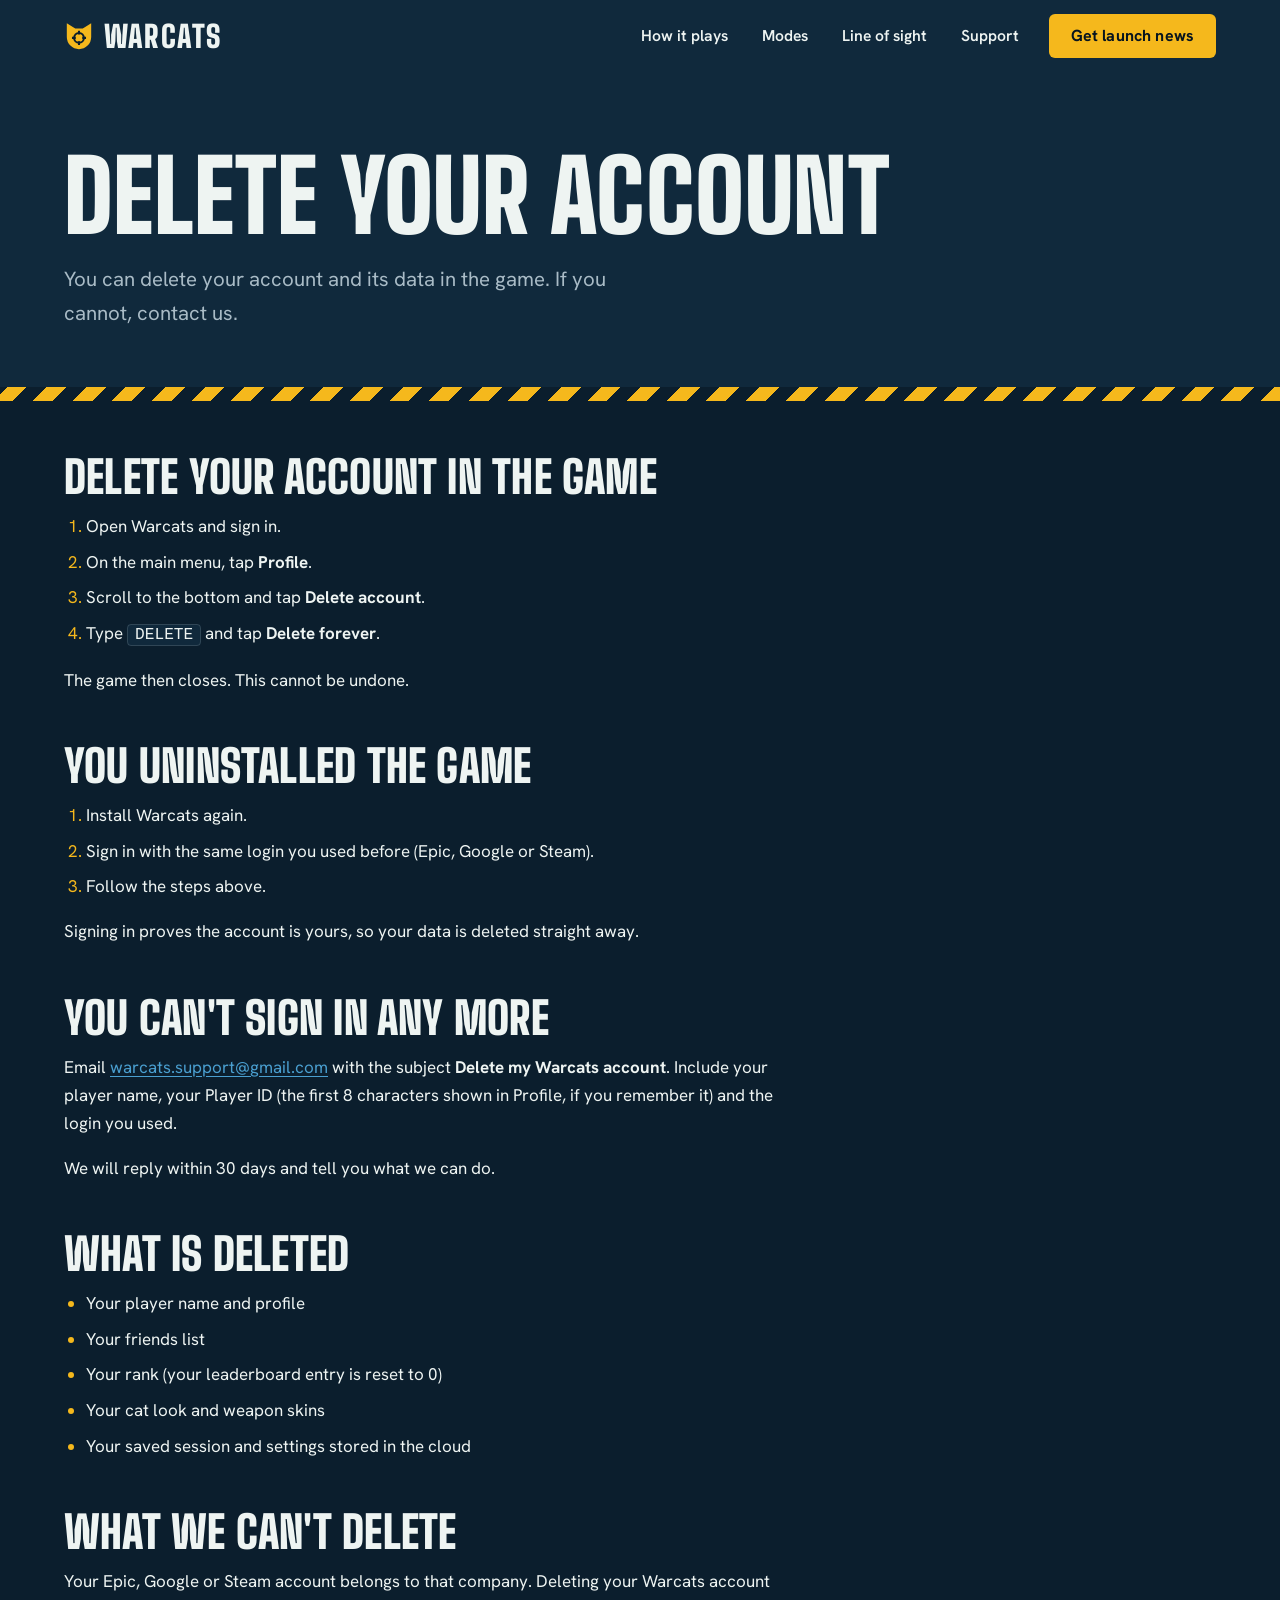
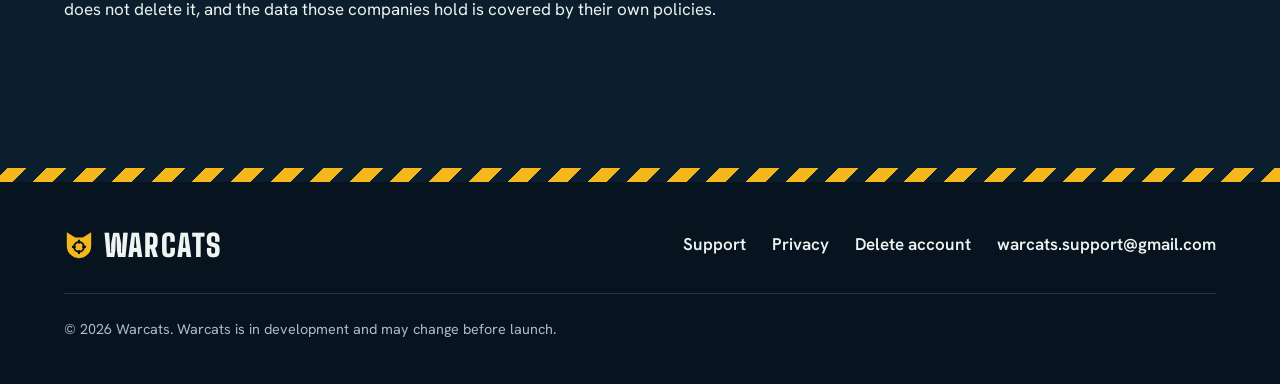
==== delete-account/index.html @ a9f90825 "Add files via upload" ====
<!doctype html>
<html lang="en">
<head>
<meta charset="utf-8">
<meta name="viewport" content="width=device-width, initial-scale=1">
<title>Delete your account - Warcats</title>
<meta name="description" content="How to delete your Warcats account and the data stored with it.">
<meta name="theme-color" content="#0b1e2d">
<link rel="canonical" href="https://playwarcats.com/delete-account/">
<link rel="icon" href="/favicon.svg" type="image/svg+xml">
<link rel="preload" href="/fonts/big-shoulders-display-latin-900-normal.woff2" as="font" type="font/woff2" crossorigin>
<link rel="stylesheet" href="/css/style.css">
</head>
<body>
<a class="skip" href="#main">Skip to content</a>
<header class="site-header is-solid" id="top">
  <div class="wrap">
    <a class="brand" href="/" aria-label="Warcats home"><svg viewBox="0 0 32 32" aria-hidden="true"><path d="M3 2.5 12 8h8l9-5.5V17a13 13 0 0 1-26 0z" fill="#f5b81c"/><circle cx="16" cy="18" r="5.2" fill="none" stroke="#0b1e2d" stroke-width="2.2"/><path d="M16 10.5v4M16 21.5v4M8.5 18h4M19.5 18h4" stroke="#0b1e2d" stroke-width="2.2"/></svg> Warcats</a>
    <button class="menu-btn" type="button" aria-expanded="false" aria-controls="nav" aria-label="Menu"><span></span></button>
    <nav class="nav" id="nav" aria-label="Main">
      <a href="/#how">How it plays</a>
      <a href="/#modes">Modes</a>
      <a href="/#sight">Line of sight</a>
      <a href="/support/">Support</a>
      <a class="btn btn--primary" href="/#launch">Get launch news</a>
    </nav>
  </div>
</header>
<main id="main">
  <section class="page-head">
    <div class="wrap">
      <h1>Delete your account</h1>
      <p class="lead">You can delete your account and its data in the game. If you cannot, contact us.</p>
    </div>
  </section>
  <div class="stripe" aria-hidden="true"></div>
  <section class="doc">
    <div class="wrap">
      <h2>Delete your account in the game</h2>
      <ol>
        <li>Open Warcats and sign in.</li>
        <li>On the main menu, tap <strong>Profile</strong>.</li>
        <li>Scroll to the bottom and tap <strong>Delete account</strong>.</li>
        <li>Type <code>DELETE</code> and tap <strong>Delete forever</strong>.</li>
      </ol>
      <p>The game then closes. This cannot be undone.</p>

      <h2>You uninstalled the game</h2>
      <ol>
        <li>Install Warcats again.</li>
        <li>Sign in with the same login you used before (Epic, Google or Steam).</li>
        <li>Follow the steps above.</li>
      </ol>
      <p>Signing in proves the account is yours, so your data is deleted straight away.</p>

      <h2>You can't sign in any more</h2>
      <p>Email <a href="mailto:warcats.support@gmail.com?subject=Delete%20my%20Warcats%20account&amp;body=Player%20name%3A%20%0APlayer%20ID%20(first%208%20characters%2C%20shown%20in%20Profile)%3A%20%0ALogin%20used%20(Epic%20%2F%20Google%20%2F%20Steam)%3A%20%0A">warcats.support@gmail.com</a> with the subject <strong>Delete my Warcats account</strong>. Include your player name, your Player ID (the first 8 characters shown in Profile, if you remember it) and the login you used.</p>
      <p>We will reply within 30 days and tell you what we can do.</p>

      <h2>What is deleted</h2>
      <ul>
        <li>Your player name and profile</li>
        <li>Your friends list</li>
        <li>Your rank (your leaderboard entry is reset to 0)</li>
        <li>Your cat look and weapon skins</li>
        <li>Your saved session and settings stored in the cloud</li>
      </ul>

      <h2>What we can't delete</h2>
      <p>Your Epic, Google or Steam account belongs to that company. Deleting your Warcats account does not delete it, and the data those companies hold is covered by their own policies.</p>

    </div>
  </section>
</main>
<footer class="site-footer">
  <div class="stripe" aria-hidden="true" style="position:absolute;inset:0 0 auto 0"></div>
  <div class="wrap">
    <a class="brand" href="/"><svg viewBox="0 0 32 32" aria-hidden="true"><path d="M3 2.5 12 8h8l9-5.5V17a13 13 0 0 1-26 0z" fill="#f5b81c"/><circle cx="16" cy="18" r="5.2" fill="none" stroke="#07141f" stroke-width="2.2"/><path d="M16 10.5v4M16 21.5v4M8.5 18h4M19.5 18h4" stroke="#07141f" stroke-width="2.2"/></svg> Warcats</a>
    <nav aria-label="Footer">
      <a href="/support/">Support</a>
      <a href="/privacy/">Privacy</a>
      <a href="/delete-account/" aria-current="page">Delete account</a>
      <a href="mailto:warcats.support@gmail.com">warcats.support@gmail.com</a>
    </nav>
    <small>&copy; 2026 Warcats. Warcats is in development and may change before launch.</small>
  </div>
</footer>
<script src="/js/main.js" defer></script>
</body>
</html>
---- css/style.css ----
/* Warcats site. Palette is taken from the game itself: sea, stone wall, the yellow hazard stripe on the walls, grass. */

@font-face { font-family: "Big Shoulders Display"; font-weight: 800; font-style: normal; font-display: swap;
  src: url("/fonts/big-shoulders-display-latin-800-normal.woff2") format("woff2"); }
@font-face { font-family: "Big Shoulders Display"; font-weight: 900; font-style: normal; font-display: swap;
  src: url("/fonts/big-shoulders-display-latin-900-normal.woff2") format("woff2"); }
@font-face { font-family: "Hanken Grotesk"; font-weight: 100 900; font-style: normal; font-display: swap;
  src: url("/fonts/hanken-grotesk-latin-wght-normal.woff2") format("woff2"); }

:root {
  --tide: #0b1e2d;        /* page */
  --tide-2: #10293c;      /* raised bands */
  --deep: #07141f;        /* fog, footer */
  --line: rgba(238, 244, 242, 0.14);
  --stone: #8e948c;
  --sea: #4a9fd0;
  --hazard: #f5b81c;      /* the one accent: buttons + stripes */
  --moss: #7ab83f;        /* status only */
  --fur: #eef4f2;         /* text */
  --muted: #a9bbc6;       /* secondary text, 7:1 on --tide */

  --display: "Big Shoulders Display", "Arial Narrow", Impact, sans-serif;
  --body: "Hanken Grotesk", system-ui, -apple-system, "Segoe UI", Roboto, sans-serif;

  --gutter: clamp(20px, 5vw, 72px);
  --max: 1240px;
  --stripe: repeating-linear-gradient(-45deg, var(--hazard) 0 14px, var(--tide) 14px 28px);
}

*, *::before, *::after { box-sizing: border-box; }
html { scroll-behavior: smooth; -webkit-text-size-adjust: 100%; }
@media (prefers-reduced-motion: reduce) { html { scroll-behavior: auto; } }

body {
  margin: 0;
  background: var(--tide);
  color: var(--fur);
  font: 400 1.0625rem/1.65 var(--body);
  -webkit-font-smoothing: antialiased;
}
img { display: block; max-width: 100%; }
a { color: var(--sea); text-underline-offset: 3px; }
a:hover { color: var(--fur); }
:focus-visible { outline: 3px solid var(--hazard); outline-offset: 3px; border-radius: 4px; }

.skip { position: absolute; left: -999px; top: 8px; background: var(--hazard); color: var(--deep); padding: 10px 16px; z-index: 100; font-weight: 700; }
.skip:focus { left: 8px; }

/* ---------- type ---------- */
.display, h1, h2 { font-family: var(--display); font-weight: 900; text-transform: uppercase; line-height: 0.92; letter-spacing: 0.005em; margin: 0; }
h2 { font-size: clamp(2.6rem, 6.4vw, 5rem); }
h3 { font-family: var(--body); font-weight: 700; font-size: 1.2rem; line-height: 1.3; margin: 0 0 6px; }
p { margin: 0 0 1em; }
.lead { font-size: clamp(1.1rem, 1.6vw, 1.3rem); color: var(--muted); max-width: 52ch; }
.muted { color: var(--muted); }

/* ---------- layout ---------- */
.wrap { width: 100%; max-width: calc(var(--max) + 2 * var(--gutter)); margin: 0 auto; padding-inline: var(--gutter); }
section { position: relative; scroll-margin-top: 72px; }
.band { padding-block: clamp(72px, 11vw, 150px); }
.band--raised { background: var(--tide-2); }
.stripe { height: 14px; background: var(--stripe); }

/* ---------- buttons ---------- */
.btn {
  display: inline-flex; align-items: center; justify-content: center; gap: 10px;
  min-height: 52px; padding: 0 28px;
  font: 700 1rem/1 var(--body); text-decoration: none; letter-spacing: 0.01em;
  border-radius: 6px; border: 2px solid transparent; cursor: pointer;
  transition: transform 0.12s ease, background-color 0.12s ease, color 0.12s ease, border-color 0.12s ease;
}
.btn:active { transform: translateY(1px) scale(0.99); }
.btn--primary { background: var(--hazard); color: var(--deep); }
.btn--primary:hover { background: #ffd04d; color: var(--deep); }
.btn--ghost { border-color: var(--line); color: var(--fur); background: rgba(7, 20, 31, 0.35); }
.btn--ghost:hover { border-color: var(--fur); color: var(--fur); }

/* ---------- header ---------- */
.site-header { position: fixed; inset: 0 0 auto 0; z-index: 50; transition: background-color 0.2s ease, border-color 0.2s ease; border-bottom: 1px solid transparent; }
.site-header.is-solid, .site-header.is-open { background: rgba(7, 20, 31, 0.94); border-bottom-color: var(--line); backdrop-filter: blur(8px); }
.site-header .wrap { display: flex; align-items: center; gap: 28px; height: 72px; }
.brand { display: inline-flex; align-items: center; gap: 10px; color: var(--fur); text-decoration: none; font-family: var(--display); font-weight: 900; font-size: 1.9rem; letter-spacing: 0.04em; text-transform: uppercase; line-height: 1; }
.brand:hover { color: var(--fur); }
.brand svg { width: 30px; height: 30px; }
.nav { display: flex; gap: 6px; margin-left: auto; align-items: center; }
.nav a:not(.btn) { color: var(--fur); text-decoration: none; padding: 10px 14px; font-weight: 600; font-size: 0.98rem; border-radius: 6px; }
.nav a:not(.btn):hover { background: rgba(238, 244, 242, 0.09); }
.nav a[aria-current="page"] { box-shadow: inset 0 -3px 0 var(--hazard); border-radius: 0; }
.nav .btn { min-height: 44px; padding: 0 20px; margin-left: 10px; }
.menu-btn { display: none; margin-left: auto; width: 48px; height: 48px; border: 2px solid var(--line); border-radius: 6px; background: transparent; color: var(--fur); cursor: pointer; }
.menu-btn span, .menu-btn span::before, .menu-btn span::after { display: block; width: 20px; height: 2px; background: currentColor; position: relative; margin: auto; }
.menu-btn span::before, .menu-btn span::after { content: ""; position: absolute; left: 0; }
.menu-btn span::before { top: -7px; }
.menu-btn span::after { top: 7px; }

@media (max-width: 820px) {
  .menu-btn { display: block; }
  .nav { display: none; position: absolute; left: 0; right: 0; top: 72px; flex-direction: column; align-items: stretch; gap: 0; padding: 8px var(--gutter) 24px; background: rgba(7, 20, 31, 0.98); border-bottom: 1px solid var(--line); }
  .site-header.is-open .nav { display: flex; }
  .nav a:not(.btn) { padding: 16px 4px; border-bottom: 1px solid var(--line); border-radius: 0; font-size: 1.1rem; }
  .nav .btn { margin: 18px 0 0; }
}

/* ---------- hero: the map in the dark, lit only by the cat's view ---------- */
.hero { min-height: 100vh; min-height: 100svh; display: flex; flex-direction: column; justify-content: flex-end; overflow: hidden; background: var(--deep); isolation: isolate; touch-action: pan-y; }
.hero__img { position: absolute; inset: 0; width: 100%; height: 100%; object-fit: cover; object-position: 74.5% 50%; z-index: -3; }
.hero__fog { position: absolute; inset: 0; width: 100%; height: 100%; z-index: -2; pointer-events: none; }
.hero__shade { position: absolute; inset: 0; z-index: -1; pointer-events: none;
  background:
    linear-gradient(180deg, rgba(7, 20, 31, 0.75) 0%, rgba(7, 20, 31, 0) 170px),
    linear-gradient(90deg, rgba(7, 20, 31, 0.8) 0%, rgba(7, 20, 31, 0.4) 38%, rgba(7, 20, 31, 0) 62%),
    linear-gradient(0deg, rgba(7, 20, 31, 0.8) 0%, rgba(7, 20, 31, 0) 34%); }
.hero__body { padding-top: 140px; padding-bottom: clamp(44px, 8vh, 96px); }
.status { display: inline-flex; align-items: center; gap: 10px; margin-bottom: 26px; padding: 8px 14px; border: 1px solid var(--line); border-radius: 999px; background: rgba(7, 20, 31, 0.6); font-size: 0.95rem; font-weight: 600; }
.status::before { content: ""; width: 9px; height: 9px; border-radius: 50%; background: var(--moss); box-shadow: 0 0 0 4px rgba(122, 184, 63, 0.22); }
.hero h1 { font-size: clamp(3.3rem, 8.4vw, 7.4rem); max-width: 6.4em; text-shadow: 0 2px 28px rgba(5, 14, 22, 0.75); }
.hero .lead { margin: 28px 0 34px; color: #cfdce3; }
.hero__cta { display: flex; flex-wrap: wrap; gap: 14px; }
.hero__hint { position: absolute; right: var(--gutter); bottom: clamp(44px, 8vh, 96px); margin: 0; max-width: 34ch; font-size: 0.9rem; color: var(--fur); text-align: right; text-shadow: 0 1px 8px rgba(0, 0, 0, 0.8); }
@media (max-width: 820px) {
  /* phones: the picture is a banner on top, the words sit under it */
  .hero { min-height: 0; }
  .hero__img, .hero__fog { height: 56svh; inset: 0 0 auto 0; }
  .hero__shade { background:
    linear-gradient(180deg, rgba(7, 20, 31, 0.7) 0%, rgba(7, 20, 31, 0) 120px),
    linear-gradient(180deg, rgba(7, 20, 31, 0) calc(56svh - 160px), var(--deep) 56svh); }
  .hero__body { padding-top: calc(56svh - 36px); padding-bottom: 28px; }
  .hero h1 { font-size: clamp(3rem, 15vw, 4.4rem); max-width: none; }
  .hero .lead { margin: 20px 0 24px; font-size: 1.02rem; }
  .hero__cta .btn { flex: 1 1 140px; padding-inline: 16px; }
  .hero__hint { position: relative; inset: auto; text-align: left; margin: 0 var(--gutter) 34px; max-width: none; color: var(--muted); text-shadow: none; }
  .hero { padding-bottom: 0; }
}

/* ---------- how a round plays ---------- */
.how { display: grid; grid-template-columns: minmax(0, 5fr) minmax(0, 7fr); gap: clamp(32px, 7vw, 110px); align-items: start; }
.how__intro { position: sticky; top: 110px; }
.how__intro h2 { margin-bottom: 24px; }
.steps { list-style: none; margin: 0; padding: 0; counter-reset: step; }
.steps li { counter-increment: step; display: grid; grid-template-columns: 84px 1fr; gap: 20px; padding: 30px 0; border-top: 1px solid var(--line); }
.steps li:last-child { border-bottom: 1px solid var(--line); }
.steps li::before { content: counter(step); font-family: var(--display); font-weight: 900; font-size: 4.4rem; line-height: 0.85; color: var(--hazard); }
.steps p { margin: 0; color: var(--muted); max-width: 46ch; }
.steps h3 { font-size: 1.35rem; color: var(--fur); }
.how__note { margin-top: 26px; color: var(--muted); max-width: 52ch; }
@media (max-width: 900px) { .how { grid-template-columns: 1fr; } .how__intro { position: static; } .steps li { grid-template-columns: 56px 1fr; } .steps li::before { font-size: 3.2rem; } }

/* ---------- modes ---------- */
.modes { display: grid; grid-template-columns: minmax(0, 5fr) minmax(0, 7fr); gap: clamp(28px, 6vw, 90px); align-items: stretch; margin-top: clamp(36px, 6vw, 72px); }
.modes__list { display: flex; flex-direction: column; border-top: 1px solid var(--line); }
.mode-tab { appearance: none; background: none; border: 0; border-bottom: 1px solid var(--line); color: var(--muted); text-align: left; padding: 18px 0 18px 22px; cursor: pointer; font-family: var(--display); font-weight: 900; font-size: clamp(2rem, 4.2vw, 3.1rem); text-transform: uppercase; line-height: 1; position: relative; transition: color 0.15s ease, padding-left 0.15s ease; }
.mode-tab::before { content: ""; position: absolute; left: 0; top: 50%; width: 8px; height: 0; background: var(--hazard); transform: translateY(-50%); transition: height 0.15s ease; }
.mode-tab:hover { color: var(--fur); }
.mode-tab[aria-selected="true"] { color: var(--fur); padding-left: 30px; }
.mode-tab[aria-selected="true"]::before { height: 70%; }
.modes__panel { display: flex; flex-direction: column; gap: 22px; }
.modes__shot { position: relative; aspect-ratio: 4 / 3; overflow: hidden; border-radius: 6px; background: var(--deep); border: 1px solid var(--line); }
.modes__shot img { position: absolute; inset: 0; width: 100%; height: 100%; object-fit: cover; opacity: 0; transition: opacity 0.25s ease; }
.modes__shot img.is-on { opacity: 1; }
.modes__text { min-height: 5.2em; margin: 0; font-size: 1.15rem; max-width: 56ch; }
@media (max-width: 900px) { .modes { grid-template-columns: 1fr; } .modes__shot { aspect-ratio: 16 / 10; } }
@media (prefers-reduced-motion: reduce) { .modes__shot img, .mode-tab, .mode-tab::before { transition: none; } }

/* ---------- line of sight ---------- */
.sight { display: grid; grid-template-columns: minmax(0, 6fr) minmax(0, 5fr); gap: clamp(32px, 7vw, 110px); align-items: center; }
.sight__pic { position: relative; aspect-ratio: 1 / 1; border-radius: 6px; overflow: hidden; border: 1px solid var(--line); }
.sight__pic img { width: 100%; height: 100%; object-fit: cover; }
.sight h2 { margin-bottom: 26px; }
.facts { list-style: none; margin: 30px 0 0; padding: 0; display: grid; gap: 0; }
.facts li { padding: 16px 0 16px 28px; border-top: 1px solid var(--line); position: relative; color: var(--muted); }
.facts li:last-child { border-bottom: 1px solid var(--line); }
.facts li::before { content: ""; position: absolute; left: 0; top: 25px; width: 14px; height: 6px; background: var(--hazard); }
.facts b { color: var(--fur); font-weight: 700; }
@media (max-width: 900px) { .sight { grid-template-columns: 1fr; } .sight__pic { aspect-ratio: 4 / 3; order: 2; } }

/* ---------- your cat ---------- */
.cat { display: grid; grid-template-columns: minmax(0, 5fr) minmax(0, 7fr); gap: clamp(32px, 7vw, 110px); align-items: center; }
.cat__pic { aspect-ratio: 1 / 1; border-radius: 6px; overflow: hidden; border: 1px solid var(--line); }
.cat__pic img { width: 100%; height: 100%; object-fit: cover; object-position: 50% 0; }
.cat h2 { margin-bottom: 26px; }
.cat__slots { display: flex; flex-wrap: wrap; gap: 10px; margin: 28px 0 0; padding: 0; list-style: none; }
.cat__slots li { padding: 8px 16px; border: 1px solid var(--line); border-radius: 999px; font-weight: 600; font-size: 0.98rem; }
@media (max-width: 900px) { .cat { grid-template-columns: 1fr; } .cat__pic { max-width: 420px; } }

/* ---------- with friends ---------- */
.friends { display: grid; grid-template-columns: repeat(3, minmax(0, 1fr)); gap: clamp(28px, 4vw, 64px); margin-top: clamp(36px, 6vw, 72px); }
.friends > div { border-top: 6px solid var(--hazard); padding-top: 22px; }
.friends p { color: var(--muted); margin: 0; max-width: 36ch; }
.friends h3 { font-size: 1.5rem; }
@media (max-width: 820px) { .friends { grid-template-columns: 1fr; } }

/* ---------- closing call ---------- */
.final { text-align: left; }
.final h2 { font-size: clamp(3.2rem, 9vw, 7.6rem); max-width: 11em; margin-bottom: 30px; }
.final .lead { margin-bottom: 34px; }

/* ---------- footer ---------- */
.site-footer { position: relative; background: var(--deep); padding-block: 62px 44px; }
.site-footer .wrap { display: grid; grid-template-columns: 1fr auto; gap: 32px; align-items: start; }
.site-footer nav { display: flex; flex-wrap: wrap; gap: 8px 26px; }
.site-footer nav a { color: var(--fur); text-decoration: none; font-weight: 600; }
.site-footer nav a:hover { text-decoration: underline; }
.site-footer small { display: block; grid-column: 1 / -1; color: var(--muted); font-size: 0.9rem; padding-top: 24px; border-top: 1px solid var(--line); }
@media (max-width: 700px) { .site-footer .wrap { grid-template-columns: 1fr; } }

/* ---------- text pages (privacy, support, delete account) ---------- */
.page-head { padding: 150px 0 56px; background: var(--tide-2); }
.page-head h1 { font-size: clamp(3rem, 8vw, 6.2rem); }
.page-head p { margin: 22px 0 0; }
.doc { padding-block: 56px clamp(72px, 10vw, 130px); }
.doc .wrap > * { max-width: 72ch; }
.doc h2 { font-size: clamp(2rem, 4vw, 2.8rem); margin: 52px 0 14px; }
.doc h2:first-child { margin-top: 0; }
.doc ul, .doc ol { padding-left: 1.3em; margin: 0 0 1em; }
.doc li { margin-bottom: 0.45em; }
.doc li::marker { color: var(--hazard); }
.doc .callout { max-width: 72ch; padding: 20px 24px; border-left: 6px solid var(--hazard); background: var(--tide-2); border-radius: 0 6px 6px 0; margin: 0 0 1.4em; }
.doc .callout p:last-child { margin: 0; }
.doc code { background: var(--tide-2); border: 1px solid var(--line); border-radius: 4px; padding: 1px 7px; font-size: 0.95em; }
.doc details { border-top: 1px solid var(--line); padding: 4px 0; }
.doc details:last-of-type { border-bottom: 1px solid var(--line); margin-bottom: 1.4em; }
.doc summary { cursor: pointer; font-weight: 700; padding: 16px 0; list-style: none; display: flex; justify-content: space-between; gap: 16px; }
.doc summary::-webkit-details-marker { display: none; }
.doc summary::after { content: "+"; font-family: var(--display); font-size: 1.8rem; line-height: 1; color: var(--hazard); }
.doc details[open] summary::after { content: "\2212"; }
.doc details > :not(summary) { color: var(--muted); }
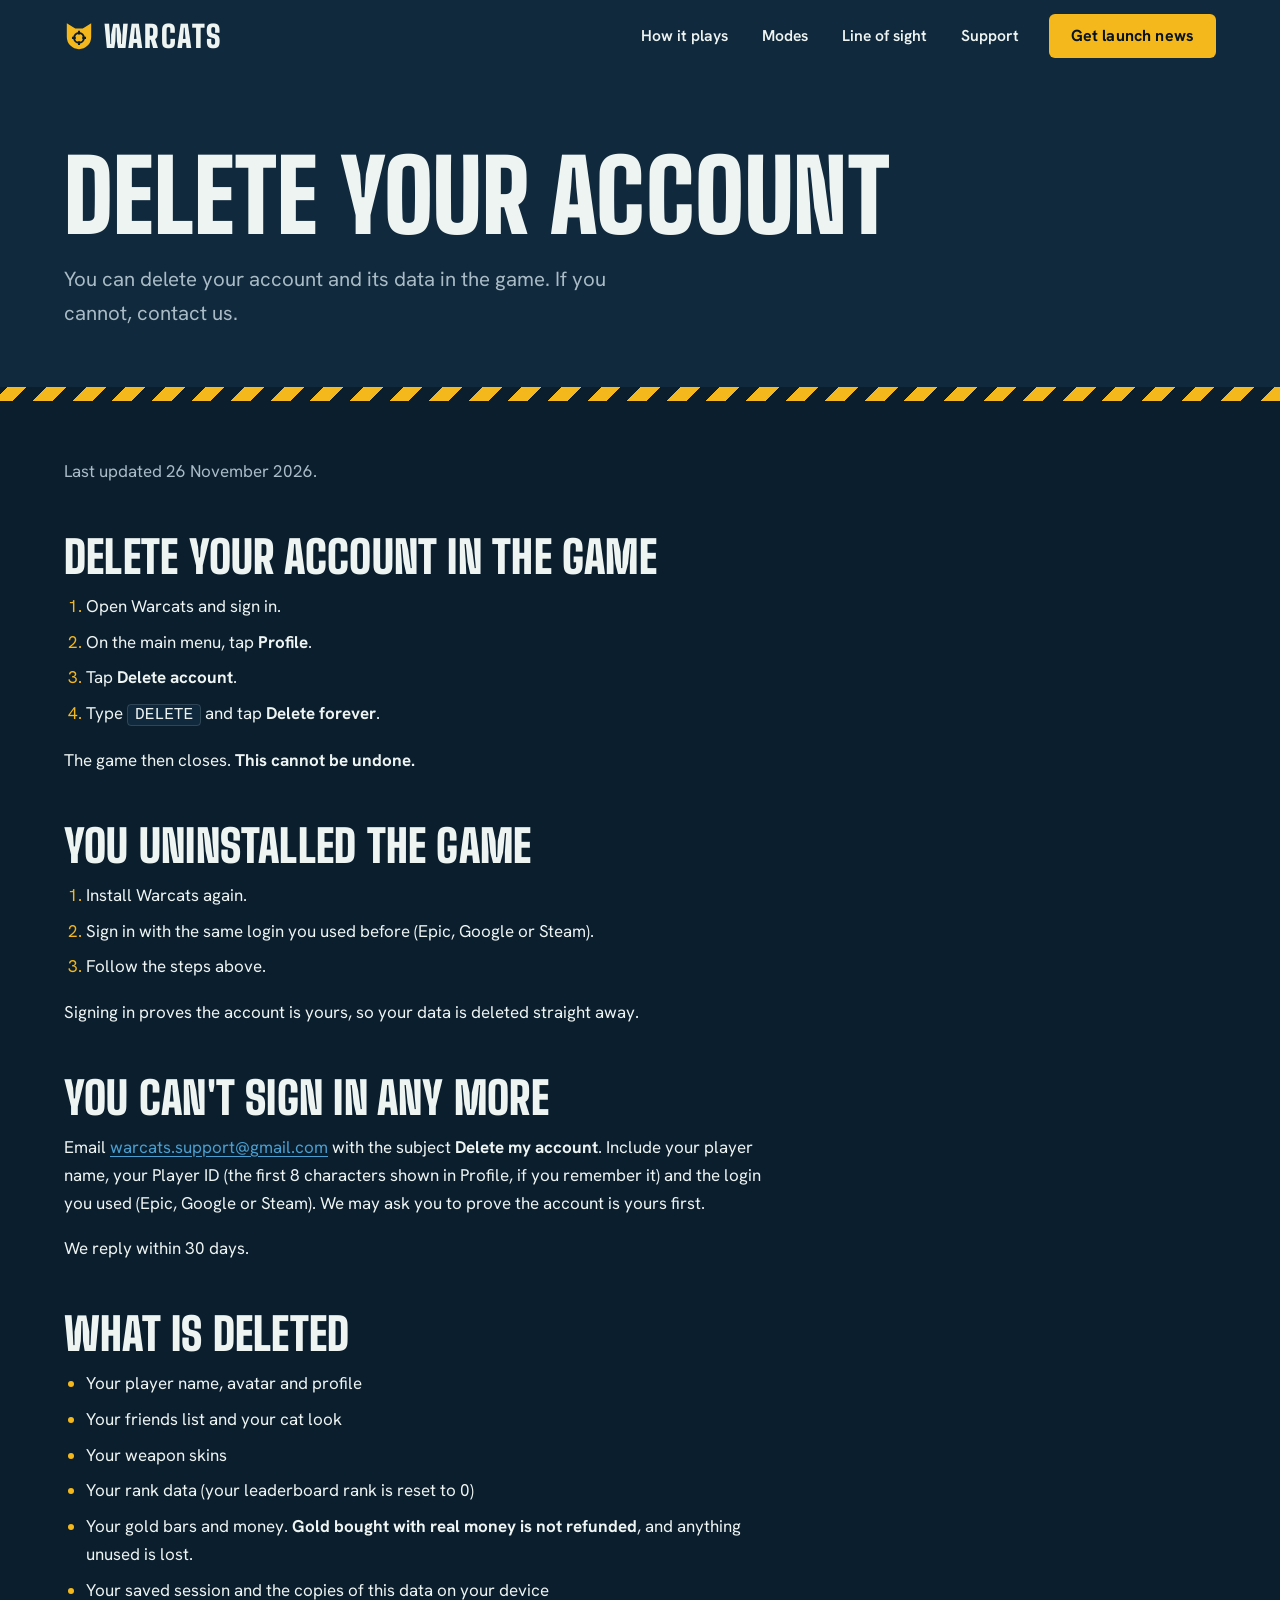
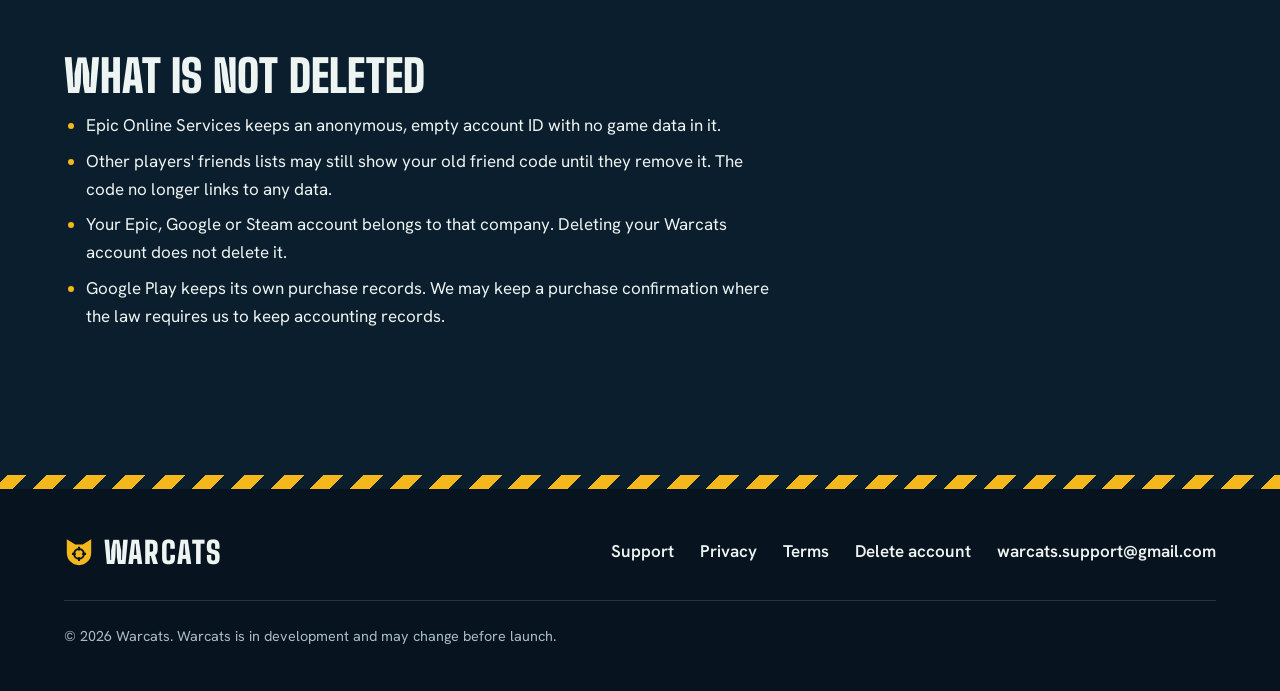
==== commit afd6e789: "Add files via upload" ====
--- a/delete-account/index.html
+++ b/delete-account/index.html
@@ -36,14 +36,16 @@
   <div class="stripe" aria-hidden="true"></div>
   <section class="doc">
     <div class="wrap">
+      <p class="muted">Last updated 26 November 2026.</p>
+
       <h2>Delete your account in the game</h2>
       <ol>
         <li>Open Warcats and sign in.</li>
         <li>On the main menu, tap <strong>Profile</strong>.</li>
-        <li>Scroll to the bottom and tap <strong>Delete account</strong>.</li>
+        <li>Tap <strong>Delete account</strong>.</li>
         <li>Type <code>DELETE</code> and tap <strong>Delete forever</strong>.</li>
       </ol>
-      <p>The game then closes. This cannot be undone.</p>
+      <p>The game then closes. <strong>This cannot be undone.</strong></p>
 
       <h2>You uninstalled the game</h2>
       <ol>
@@ -54,20 +56,26 @@
       <p>Signing in proves the account is yours, so your data is deleted straight away.</p>
 
       <h2>You can't sign in any more</h2>
-      <p>Email <a href="mailto:warcats.support@gmail.com?subject=Delete%20my%20Warcats%20account&amp;body=Player%20name%3A%20%0APlayer%20ID%20(first%208%20characters%2C%20shown%20in%20Profile)%3A%20%0ALogin%20used%20(Epic%20%2F%20Google%20%2F%20Steam)%3A%20%0A">warcats.support@gmail.com</a> with the subject <strong>Delete my Warcats account</strong>. Include your player name, your Player ID (the first 8 characters shown in Profile, if you remember it) and the login you used.</p>
-      <p>We will reply within 30 days and tell you what we can do.</p>
+      <p>Email <a href="mailto:warcats.support@gmail.com?subject=Delete%20my%20account&amp;body=Player%20name%3A%20%0APlayer%20ID%20(first%208%20characters%2C%20shown%20in%20Profile)%3A%20%0ALogin%20used%20(Epic%20%2F%20Google%20%2F%20Steam)%3A%20%0A">warcats.support@gmail.com</a> with the subject <strong>Delete my account</strong>. Include your player name, your Player ID (the first 8 characters shown in Profile, if you remember it) and the login you used (Epic, Google or Steam). We may ask you to prove the account is yours first.</p>
+      <p>We reply within 30 days.</p>
 
       <h2>What is deleted</h2>
       <ul>
-        <li>Your player name and profile</li>
-        <li>Your friends list</li>
-        <li>Your rank (your leaderboard entry is reset to 0)</li>
-        <li>Your cat look and weapon skins</li>
-        <li>Your saved session and settings stored in the cloud</li>
+        <li>Your player name, avatar and profile</li>
+        <li>Your friends list and your cat look</li>
+        <li>Your weapon skins</li>
+        <li>Your rank data (your leaderboard rank is reset to 0)</li>
+        <li>Your gold bars and money. <strong>Gold bought with real money is not refunded</strong>, and anything unused is lost.</li>
+        <li>Your saved session and the copies of this data on your device</li>
       </ul>
 
-      <h2>What we can't delete</h2>
-      <p>Your Epic, Google or Steam account belongs to that company. Deleting your Warcats account does not delete it, and the data those companies hold is covered by their own policies.</p>
+      <h2>What is not deleted</h2>
+      <ul>
+        <li>Epic Online Services keeps an anonymous, empty account ID with no game data in it.</li>
+        <li>Other players' friends lists may still show your old friend code until they remove it. The code no longer links to any data.</li>
+        <li>Your Epic, Google or Steam account belongs to that company. Deleting your Warcats account does not delete it.</li>
+        <li>Google Play keeps its own purchase records. We may keep a purchase confirmation where the law requires us to keep accounting records.</li>
+      </ul>
 
     </div>
   </section>
@@ -79,6 +87,7 @@
     <nav aria-label="Footer">
       <a href="/support/">Support</a>
       <a href="/privacy/">Privacy</a>
+      <a href="/terms/">Terms</a>
       <a href="/delete-account/" aria-current="page">Delete account</a>
       <a href="mailto:warcats.support@gmail.com">warcats.support@gmail.com</a>
     </nav>
--- a/css/style.css
+++ b/css/style.css
@@ -113,7 +113,7 @@
 .hero__body { padding-top: 140px; padding-bottom: clamp(44px, 8vh, 96px); }
 .status { display: inline-flex; align-items: center; gap: 10px; margin-bottom: 26px; padding: 8px 14px; border: 1px solid var(--line); border-radius: 999px; background: rgba(7, 20, 31, 0.6); font-size: 0.95rem; font-weight: 600; }
 .status::before { content: ""; width: 9px; height: 9px; border-radius: 50%; background: var(--moss); box-shadow: 0 0 0 4px rgba(122, 184, 63, 0.22); }
-.hero h1 { font-size: clamp(3.3rem, 8.4vw, 7.4rem); max-width: 6.4em; text-shadow: 0 2px 28px rgba(5, 14, 22, 0.75); }
+.hero h1 { font-size: clamp(4.2rem, 13vw, 11.5rem); max-width: 7em; text-shadow: 0 2px 28px rgba(5, 14, 22, 0.75); }
 .hero .lead { margin: 28px 0 34px; color: #cfdce3; }
 .hero__cta { display: flex; flex-wrap: wrap; gap: 14px; }
 .hero__hint { position: absolute; right: var(--gutter); bottom: clamp(44px, 8vh, 96px); margin: 0; max-width: 34ch; font-size: 0.9rem; color: var(--fur); text-align: right; text-shadow: 0 1px 8px rgba(0, 0, 0, 0.8); }
@@ -125,7 +125,7 @@
     linear-gradient(180deg, rgba(7, 20, 31, 0.7) 0%, rgba(7, 20, 31, 0) 120px),
     linear-gradient(180deg, rgba(7, 20, 31, 0) calc(56svh - 160px), var(--deep) 56svh); }
   .hero__body { padding-top: calc(56svh - 36px); padding-bottom: 28px; }
-  .hero h1 { font-size: clamp(3rem, 15vw, 4.4rem); max-width: none; }
+  .hero h1 { font-size: clamp(4rem, 21vw, 6.4rem); max-width: none; }
   .hero .lead { margin: 20px 0 24px; font-size: 1.02rem; }
   .hero__cta .btn { flex: 1 1 140px; padding-inline: 16px; }
   .hero__hint { position: relative; inset: auto; text-align: left; margin: 0 var(--gutter) 34px; max-width: none; color: var(--muted); text-shadow: none; }
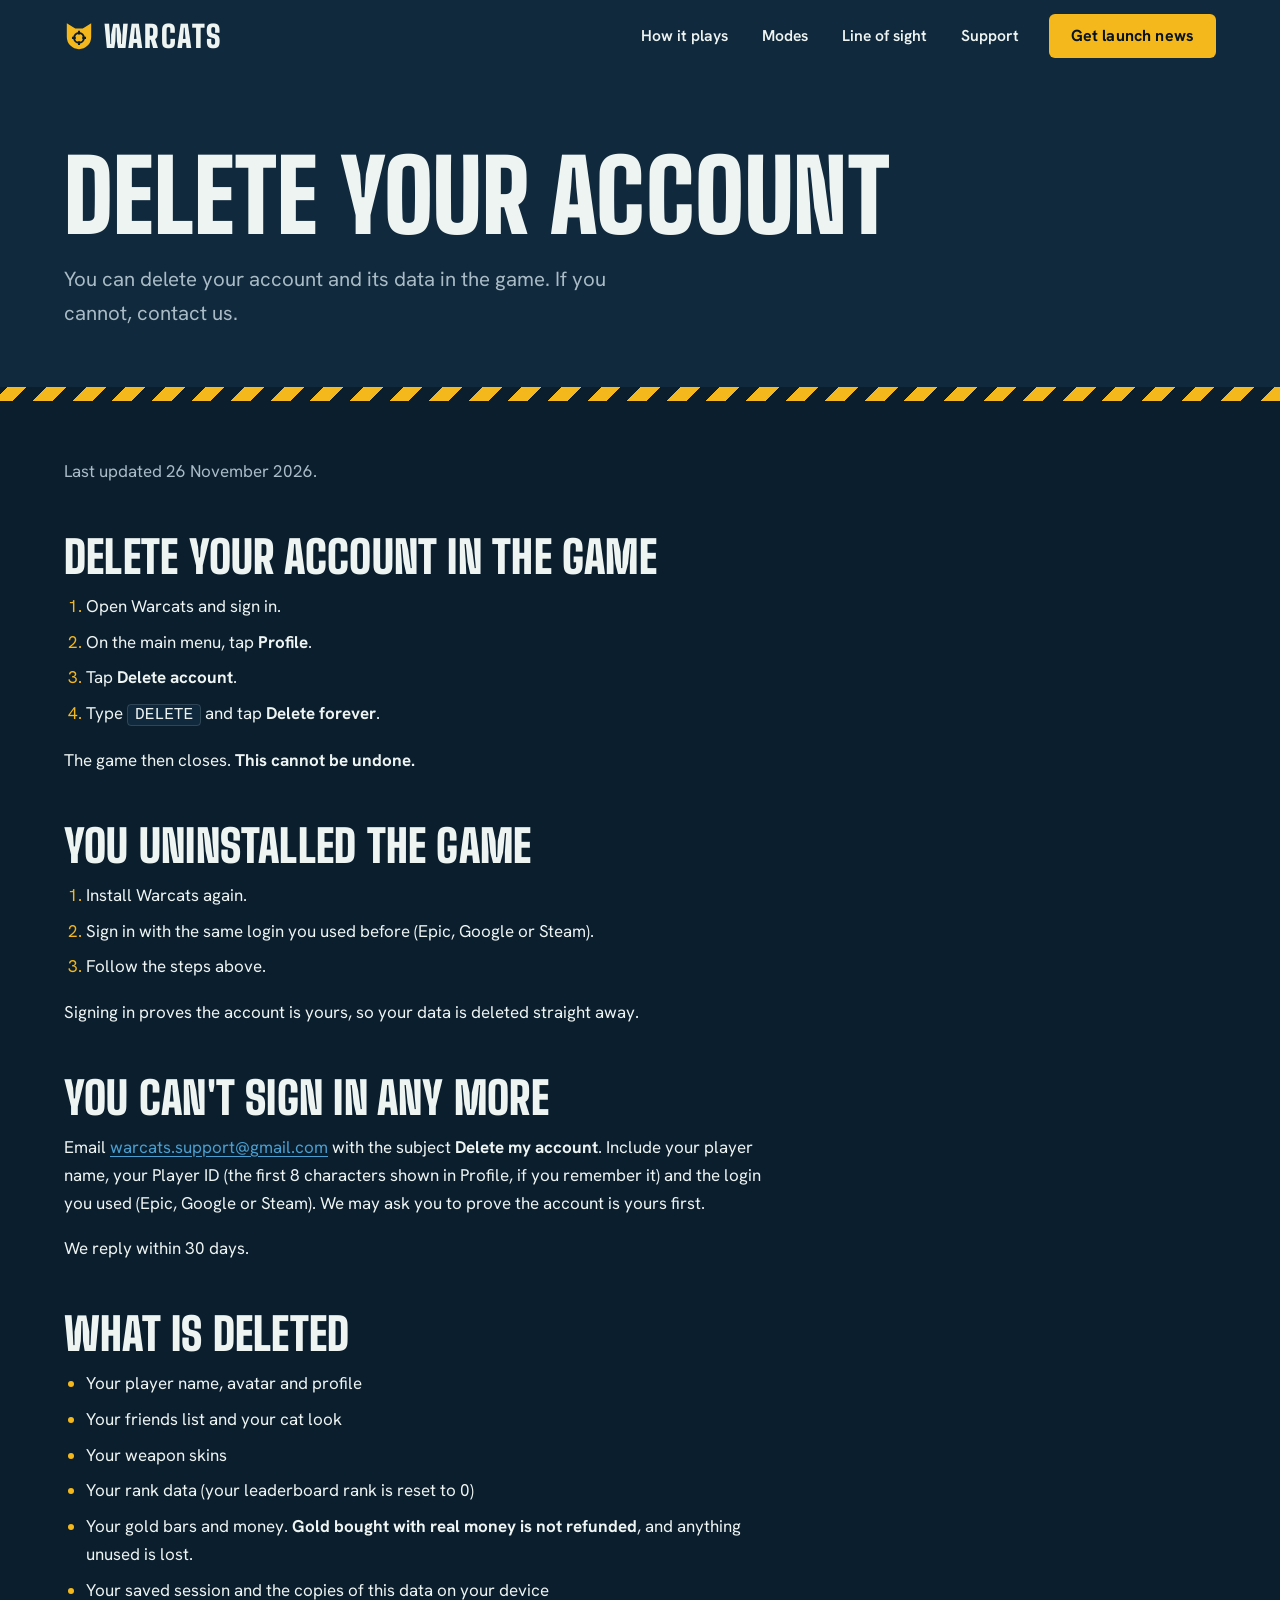
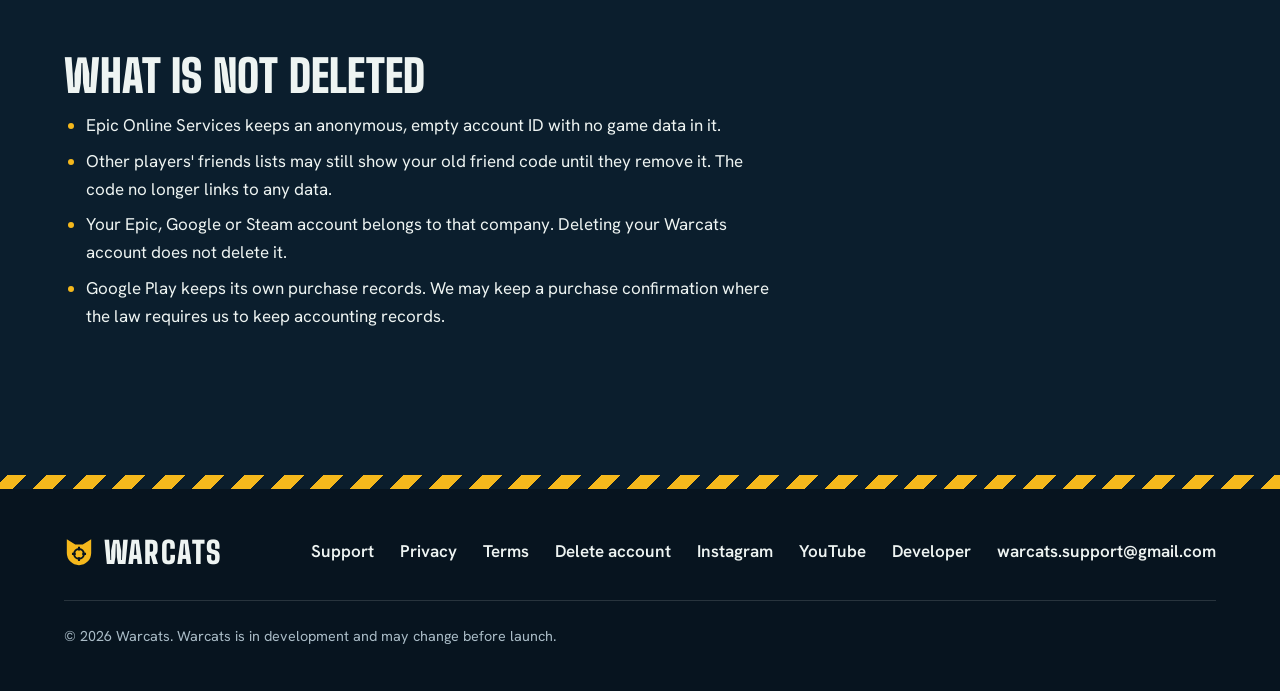
==== commit 61055817: "Add files via upload" ====
--- a/delete-account/index.html
+++ b/delete-account/index.html
@@ -89,6 +89,9 @@
       <a href="/privacy/">Privacy</a>
       <a href="/terms/">Terms</a>
       <a href="/delete-account/" aria-current="page">Delete account</a>
+      <a href="https://www.instagram.com/playwarcats" rel="noopener">Instagram</a>
+      <a href="https://www.youtube.com/@playwarcats" rel="noopener">YouTube</a>
+      <a href="https://www.instagram.com/mrz_noisyboy" rel="noopener">Developer</a>
       <a href="mailto:warcats.support@gmail.com">warcats.support@gmail.com</a>
     </nav>
     <small>&copy; 2026 Warcats. Warcats is in development and may change before launch.</small>
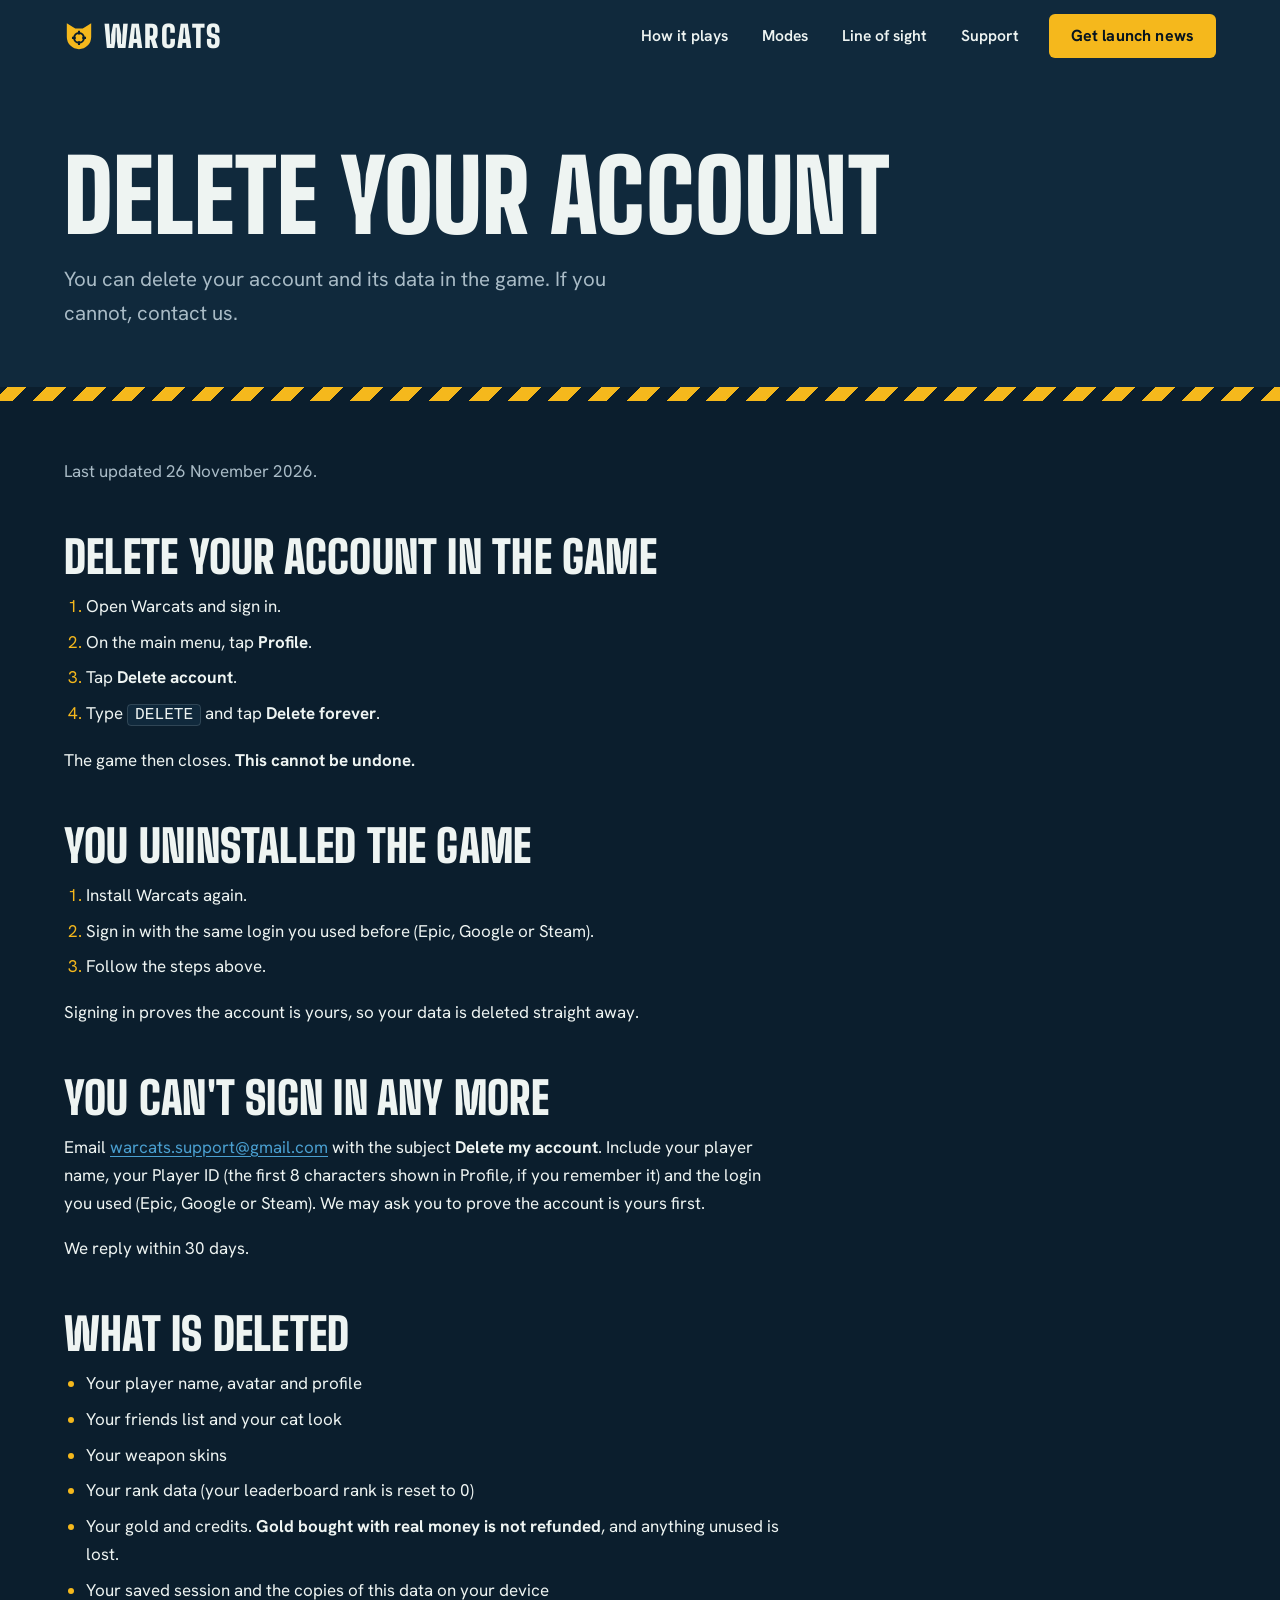
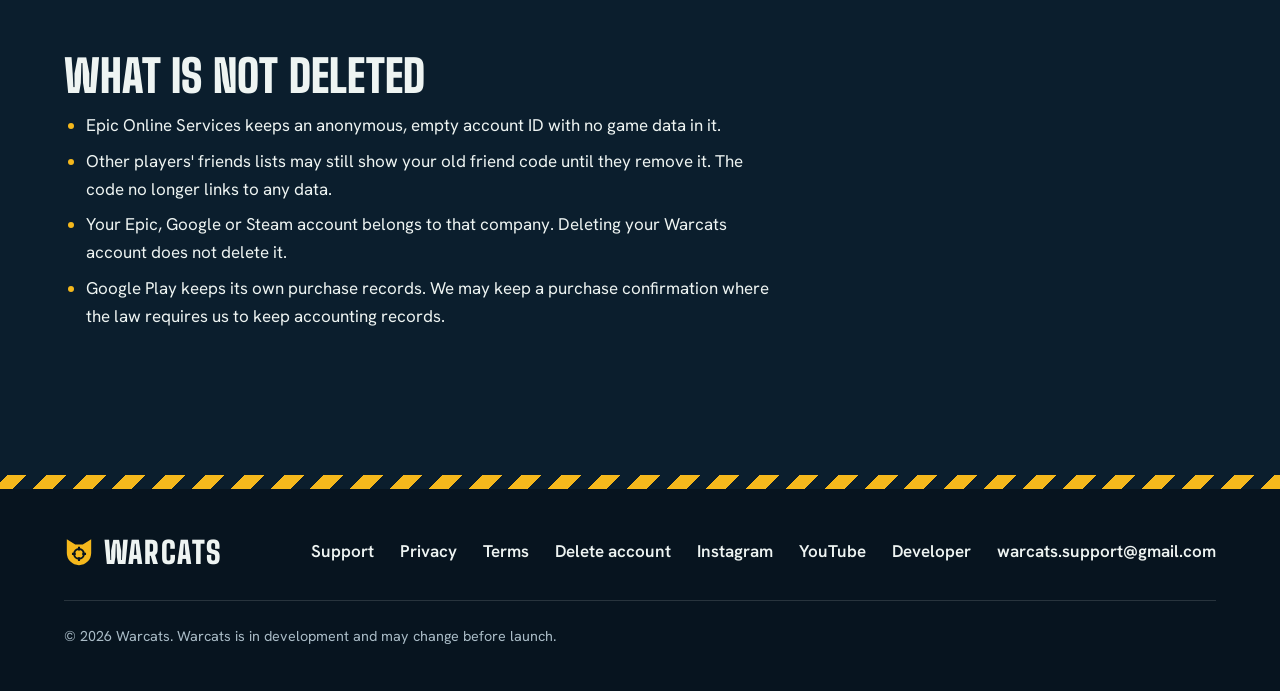
==== commit e3ca8e2e: "Add files via upload" ====
--- a/delete-account/index.html
+++ b/delete-account/index.html
@@ -65,7 +65,7 @@
         <li>Your friends list and your cat look</li>
         <li>Your weapon skins</li>
         <li>Your rank data (your leaderboard rank is reset to 0)</li>
-        <li>Your gold bars and money. <strong>Gold bought with real money is not refunded</strong>, and anything unused is lost.</li>
+        <li>Your gold and credits. <strong>Gold bought with real money is not refunded</strong>, and anything unused is lost.</li>
         <li>Your saved session and the copies of this data on your device</li>
       </ul>
 
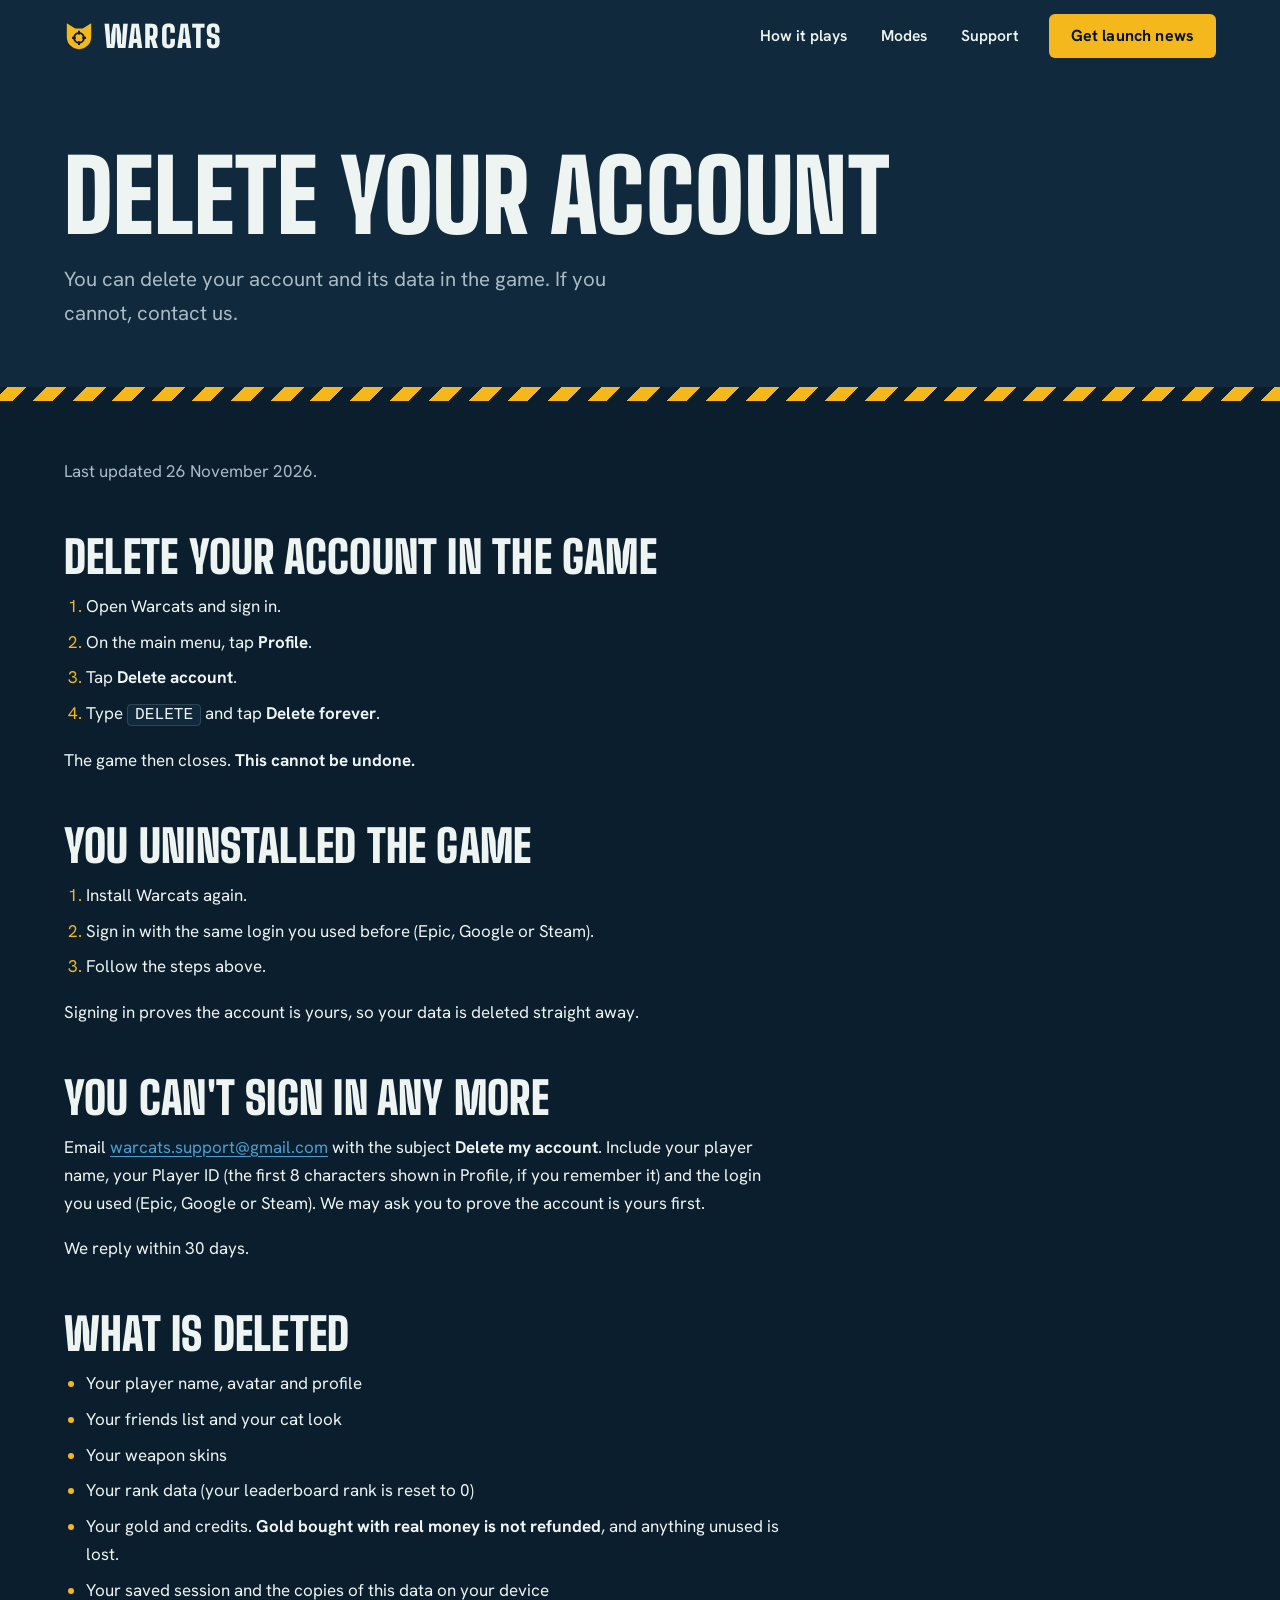
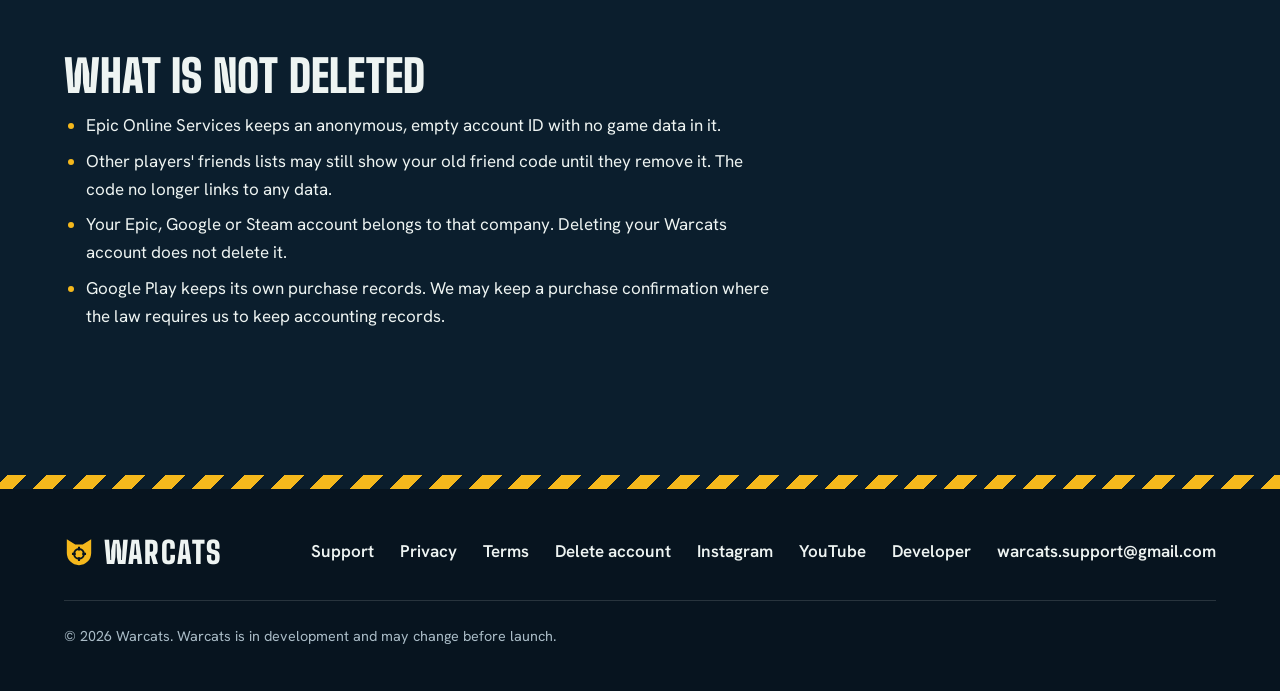
==== commit 6d596bd4: "Add files via upload" ====
--- a/delete-account/index.html
+++ b/delete-account/index.html
@@ -20,7 +20,6 @@
     <nav class="nav" id="nav" aria-label="Main">
       <a href="/#how">How it plays</a>
       <a href="/#modes">Modes</a>
-      <a href="/#sight">Line of sight</a>
       <a href="/support/">Support</a>
       <a class="btn btn--primary" href="/#launch">Get launch news</a>
     </nav>
